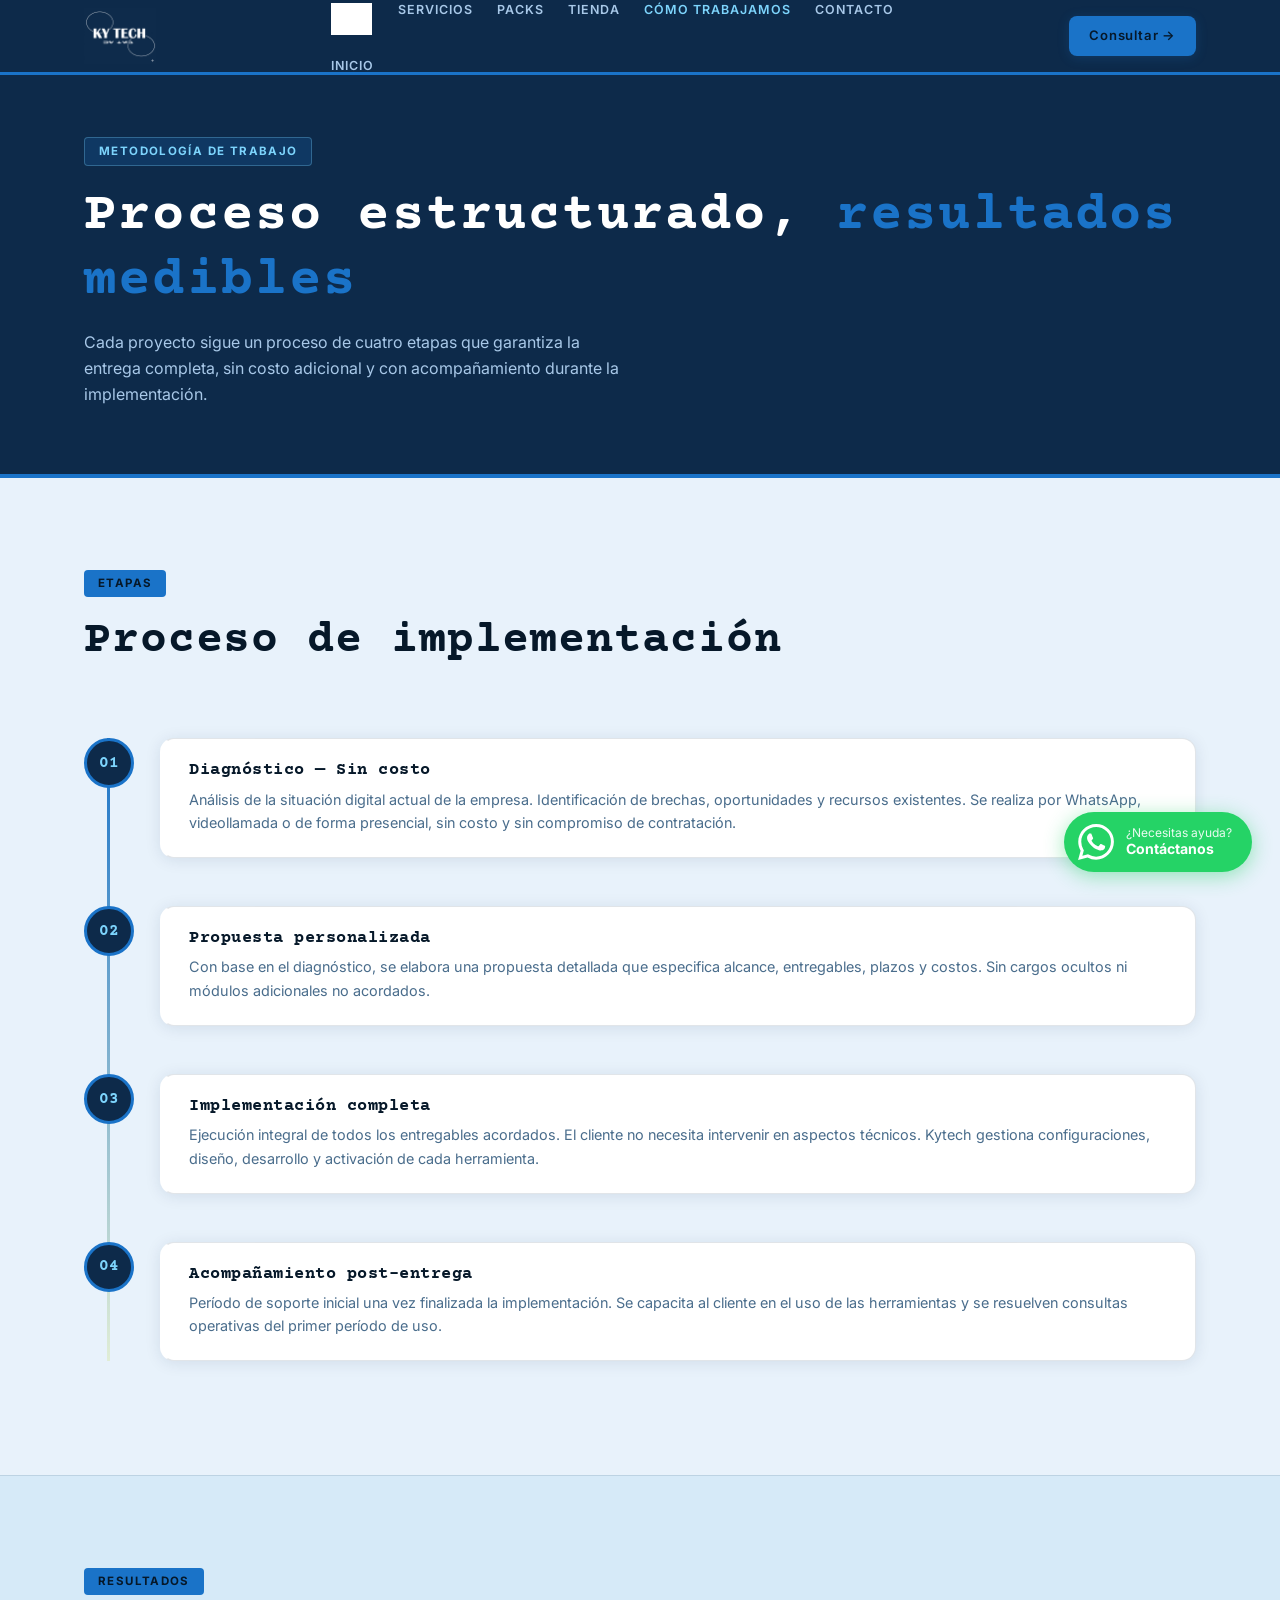
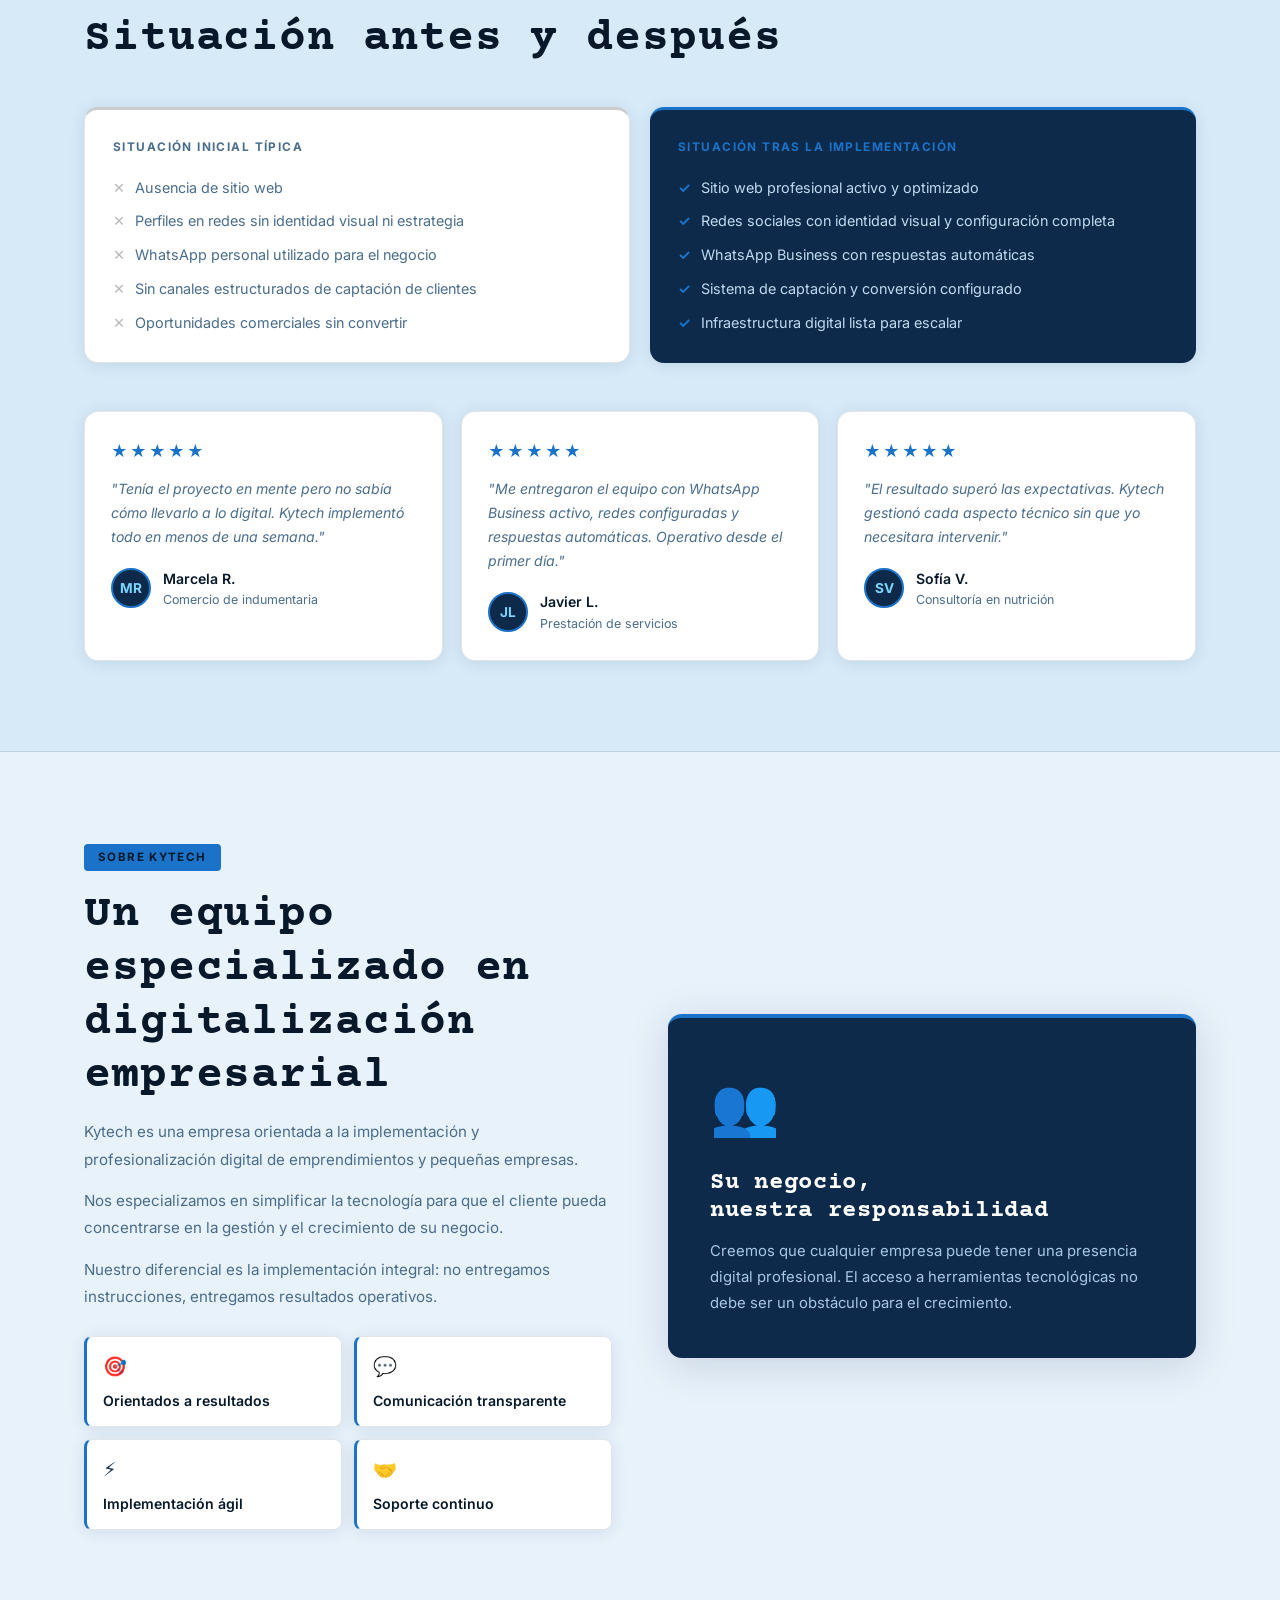
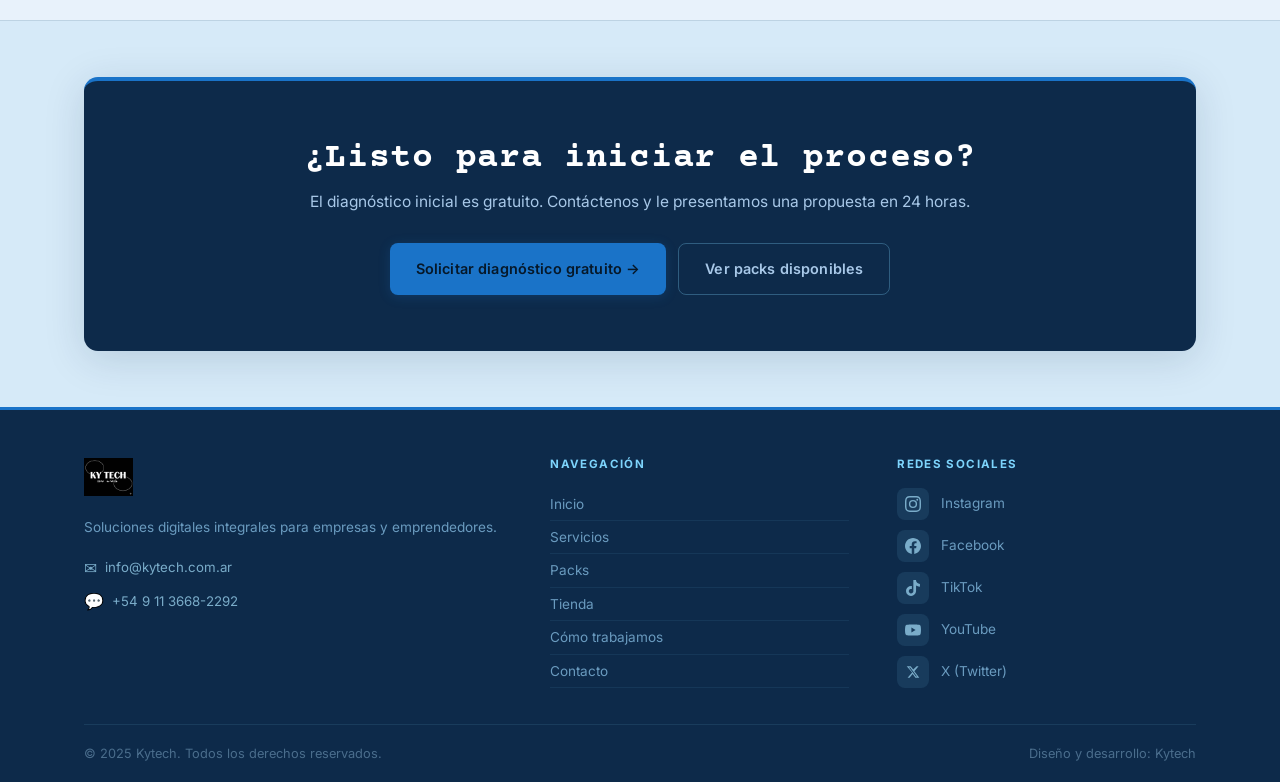
==== como.html @ 40550453 "Add files via upload" ====
<!DOCTYPE html>
<html lang="es">
<head>
  <meta charset="UTF-8" />
  <meta name="viewport" content="width=device-width, initial-scale=1.0" />
  <title>Cómo trabajamos – Kytech</title>
  <link rel="preconnect" href="https://fonts.googleapis.com" />
  <link rel="preconnect" href="https://fonts.gstatic.com" crossorigin />
  <link href="https://fonts.googleapis.com/css2?family=Courier+Prime:ital,wght@0,400;0,700;1,400&family=Inter:wght@300;400;500;600;700&display=swap" rel="stylesheet" />
  <link rel="stylesheet" href="style.css" />
  <style>
    /* PASOS */
    .steps-list { display: flex; flex-direction: column; gap: 0; margin-top: 46px; position: relative; }
    .steps-list::before {
      content: ''; position: absolute;
      left: 23px; top: 24px; bottom: 24px; width: 3px;
      background: linear-gradient(to bottom, var(--accent), rgba(181,210,0,.15));
    }
    .step-row { display: flex; align-items: flex-start; gap: 26px; padding: 24px 0; }
    .step-num {
      width: 50px; height: 50px; border-radius: 50%; flex-shrink: 0;
      display: flex; align-items: center; justify-content: center;
      font-family: var(--font-head); font-size: 1rem; font-weight: 700;
      background: var(--bg-dark); border: 3px solid var(--accent);
      color: #7dd4fc; z-index: 1;
    }
    .step-content {
      background: var(--surface); border: 1px solid var(--border);
      border-radius: var(--radius-lg); padding: 22px 26px; flex: 1;
      box-shadow: var(--shadow);
      transition: border-left-color .25s, box-shadow .25s;
      border-left: 3px solid transparent;
    }
    .step-row:hover .step-content { border-left-color: var(--accent); box-shadow: var(--shadow-lg); }
    .step-content h3 { font-size: 1.05rem; font-weight: 700; color: var(--dark); margin-bottom: 6px; font-family: var(--font-head); letter-spacing: .03em; }
    .step-content p { color: var(--muted); font-size: .9rem; line-height: 1.65; }

    /* ANTES / DESPUÉS */
    .ad-grid { display: grid; grid-template-columns: 1fr 1fr; gap: 20px; margin-top: 40px; }
    .ad-card { border-radius: var(--radius-lg); padding: 28px; box-shadow: var(--shadow); }
    .ad-card.antes { background: var(--surface); border: 1px solid var(--border); border-top: 3px solid #ccc; }
    .ad-card.despues { background: var(--bg-dark); border-top: 3px solid var(--accent); }
    .ad-label { font-size: .74rem; font-weight: 700; letter-spacing: .12em; text-transform: uppercase; margin-bottom: 18px; }
    .antes .ad-label { color: var(--muted); }
    .despues .ad-label { color: var(--accent); }
    .ad-items { list-style: none; display: flex; flex-direction: column; gap: 10px; }
    .ad-items li { display: flex; align-items: center; gap: 10px; font-size: .9rem; }
    .antes .ad-items li { color: var(--muted); }
    .despues .ad-items li { color: #c0daf0; }
    .antes .ad-items li::before { content: '✕'; color: #bbb; font-weight: 700; }
    .despues .ad-items li::before { content: '✓'; color: var(--accent); font-weight: 700; }

    /* TESTIMONIOS */
    .testimonios-grid { display: grid; grid-template-columns: repeat(3,1fr); gap: 18px; margin-top: 40px; }
    .testimonio-card {
      background: var(--surface); border: 1px solid var(--border);
      border-radius: var(--radius-lg); padding: 26px;
      box-shadow: var(--shadow);
      transition: transform .22s, box-shadow .22s;
    }
    .testimonio-card:hover { transform: translateY(-3px); box-shadow: var(--shadow-lg); }
    .stars { color: var(--accent); margin-bottom: 12px; font-size: 1rem; letter-spacing: 2px; }
    .testimonio-text { color: var(--muted); font-size: .88rem; line-height: 1.7; margin-bottom: 18px; font-style: italic; }
    .testimonio-author { display: flex; align-items: center; gap: 12px; }
    .autor-avatar {
      width: 40px; height: 40px; border-radius: 50%;
      background: var(--bg-dark); border: 2px solid var(--accent);
      display: flex; align-items: center; justify-content: center;
      font-weight: 700; font-size: .85rem; color: #7dd4fc; flex-shrink: 0;
    }
    .autor-name { font-weight: 600; font-size: .88rem; color: var(--dark); }
    .autor-biz { color: var(--muted); font-size: .78rem; }

    /* QUIÉNES SOMOS */
    .quienes-grid { display: grid; grid-template-columns: 1fr 1fr; gap: 56px; align-items: center; }
    .quienes-text p { color: var(--muted); font-size: .95rem; line-height: 1.8; margin-bottom: 14px; }
    .values-grid { display: grid; grid-template-columns: 1fr 1fr; gap: 12px; margin-top: 26px; }
    .value-item {
      background: var(--surface); border: 1px solid var(--border);
      border-radius: var(--radius); padding: 14px 16px;
      border-left: 3px solid var(--accent);
      box-shadow: var(--shadow);
    }
    .value-icon { font-size: 1.2rem; margin-bottom: 6px; }
    .value-title { font-weight: 600; font-size: .88rem; color: var(--dark); }
    .quienes-visual {
      background: var(--bg-dark); border-radius: var(--radius-lg); padding: 42px;
      border-top: 4px solid var(--accent); box-shadow: var(--shadow-lg);
    }
    .quienes-visual h3 { font-size: 1.5rem; font-weight: 700; margin: 16px 0 12px; color: var(--white); letter-spacing: .03em; }
    .quienes-visual p { color: #a8c8e8; font-size: .93rem; line-height: 1.75; }

    @media (max-width: 900px) {
      .ad-grid, .quienes-grid { grid-template-columns: 1fr; }
      .testimonios-grid { grid-template-columns: 1fr 1fr; }
      .steps-list::before { display: none; }
    }
    @media (max-width: 580px) {
      .testimonios-grid { grid-template-columns: 1fr; }
      .values-grid { grid-template-columns: 1fr; }
    }
  </style>
</head>
<body>

<nav>
  <div class="container">
    <div class="nav-inner">
            <a href="index.html" class="logo-img"><img src="Logo_KyTech.jpg" alt="Kytech"></a>
      <ul class="nav-links">
        <li>  <a href="index.html" class="logo-img" style="margin-bottom:8px;"><img src="Logo_KyTech.jpg" alt="Kytech" style="height:32px;filter:brightness(0) invert(1);"></a>
  <a href="index.html">Inicio</a></li>
        <li><a href="servicios.html">Servicios</a></li>
        <li><a href="packs.html">Packs</a></li>
        <li><a href="tienda.html">Tienda</a></li>
        <li><a href="como.html" class="active">Cómo trabajamos</a></li>
        <li><a href="contacto.html">Contacto</a></li>
      </ul>
      <div class="nav-cta">
        <a href="contacto.html" class="btn btn-primary" style="padding:9px 20px;font-size:.82rem;letter-spacing:.06em;">Consultar →</a>
        <button class="hamburger" id="hamburger"><span></span><span></span><span></span></button>
      </div>
    </div>
  </div>
</nav>
<div class="mobile-menu" id="mobile-menu">
  <a href="index.html">Inicio</a>
  <a href="servicios.html">Servicios</a>
  <a href="packs.html">Packs</a>
  <a href="tienda.html">Tienda</a>
  <a href="como.html">Cómo trabajamos</a>
  <a href="contacto.html">Contacto</a>
  <a href="contacto.html" class="btn btn-primary">Iniciar consulta →</a>
</div>

<div class="page-header">
  <div class="container">
    <div class="tag">Metodología de trabajo</div>
    <h1>Proceso estructurado, <em>resultados medibles</em></h1>
    <p>Cada proyecto sigue un proceso de cuatro etapas que garantiza la entrega completa, sin costo adicional y con acompañamiento durante la implementación.</p>
  </div>
</div>

<!-- PASOS -->
<section class="section">
  <div class="container">
    <div class="tag">Etapas</div>
    <h2 class="section-title">Proceso de implementación</h2>
    <div class="steps-list fade-in">
      <div class="step-row">
        <div class="step-num">01</div>
        <div class="step-content">
          <h3>Diagnóstico — Sin costo</h3>
          <p>Análisis de la situación digital actual de la empresa. Identificación de brechas, oportunidades y recursos existentes. Se realiza por WhatsApp, videollamada o de forma presencial, sin costo y sin compromiso de contratación.</p>
        </div>
      </div>
      <div class="step-row">
        <div class="step-num">02</div>
        <div class="step-content">
          <h3>Propuesta personalizada</h3>
          <p>Con base en el diagnóstico, se elabora una propuesta detallada que especifica alcance, entregables, plazos y costos. Sin cargos ocultos ni módulos adicionales no acordados.</p>
        </div>
      </div>
      <div class="step-row">
        <div class="step-num">03</div>
        <div class="step-content">
          <h3>Implementación completa</h3>
          <p>Ejecución integral de todos los entregables acordados. El cliente no necesita intervenir en aspectos técnicos. Kytech gestiona configuraciones, diseño, desarrollo y activación de cada herramienta.</p>
        </div>
      </div>
      <div class="step-row">
        <div class="step-num">04</div>
        <div class="step-content">
          <h3>Acompañamiento post-entrega</h3>
          <p>Período de soporte inicial una vez finalizada la implementación. Se capacita al cliente en el uso de las herramientas y se resuelven consultas operativas del primer período de uso.</p>
        </div>
      </div>
    </div>
  </div>
</section>

<!-- ANTES Y DESPUÉS -->
<section class="section" style="background:var(--surface2);border-top:1px solid var(--border);border-bottom:1px solid var(--border);">
  <div class="container">
    <div class="tag">Resultados</div>
    <h2 class="section-title">Situación antes y después</h2>
    <div class="ad-grid fade-in">
      <div class="ad-card antes">
        <div class="ad-label">Situación inicial típica</div>
        <ul class="ad-items">
          <li>Ausencia de sitio web</li>
          <li>Perfiles en redes sin identidad visual ni estrategia</li>
          <li>WhatsApp personal utilizado para el negocio</li>
          <li>Sin canales estructurados de captación de clientes</li>
          <li>Oportunidades comerciales sin convertir</li>
        </ul>
      </div>
      <div class="ad-card despues">
        <div class="ad-label">Situación tras la implementación</div>
        <ul class="ad-items">
          <li>Sitio web profesional activo y optimizado</li>
          <li>Redes sociales con identidad visual y configuración completa</li>
          <li>WhatsApp Business con respuestas automáticas</li>
          <li>Sistema de captación y conversión configurado</li>
          <li>Infraestructura digital lista para escalar</li>
        </ul>
      </div>
    </div>
    <div class="testimonios-grid" style="margin-top:48px;">
      <div class="testimonio-card fade-in">
        <div class="stars">★★★★★</div>
        <p class="testimonio-text">"Tenía el proyecto en mente pero no sabía cómo llevarlo a lo digital. Kytech implementó todo en menos de una semana."</p>
        <div class="testimonio-author"><div class="autor-avatar">MR</div><div><div class="autor-name">Marcela R.</div><div class="autor-biz">Comercio de indumentaria</div></div></div>
      </div>
      <div class="testimonio-card fade-in">
        <div class="stars">★★★★★</div>
        <p class="testimonio-text">"Me entregaron el equipo con WhatsApp Business activo, redes configuradas y respuestas automáticas. Operativo desde el primer día."</p>
        <div class="testimonio-author"><div class="autor-avatar">JL</div><div><div class="autor-name">Javier L.</div><div class="autor-biz">Prestación de servicios</div></div></div>
      </div>
      <div class="testimonio-card fade-in">
        <div class="stars">★★★★★</div>
        <p class="testimonio-text">"El resultado superó las expectativas. Kytech gestionó cada aspecto técnico sin que yo necesitara intervenir."</p>
        <div class="testimonio-author"><div class="autor-avatar">SV</div><div><div class="autor-name">Sofía V.</div><div class="autor-biz">Consultoría en nutrición</div></div></div>
      </div>
    </div>
  </div>
</section>

<!-- QUIÉNES SOMOS -->
<section class="section">
  <div class="container">
    <div class="quienes-grid fade-in">
      <div class="quienes-text">
        <div class="tag">Sobre Kytech</div>
        <h2 class="section-title">Un equipo especializado en digitalización empresarial</h2>
        <p>Kytech es una empresa orientada a la implementación y profesionalización digital de emprendimientos y pequeñas empresas.</p>
        <p>Nos especializamos en simplificar la tecnología para que el cliente pueda concentrarse en la gestión y el crecimiento de su negocio.</p>
        <p>Nuestro diferencial es la implementación integral: no entregamos instrucciones, entregamos resultados operativos.</p>
        <div class="values-grid">
          <div class="value-item"><div class="value-icon">🎯</div><div class="value-title">Orientados a resultados</div></div>
          <div class="value-item"><div class="value-icon">💬</div><div class="value-title">Comunicación transparente</div></div>
          <div class="value-item"><div class="value-icon">⚡</div><div class="value-title">Implementación ágil</div></div>
          <div class="value-item"><div class="value-icon">🤝</div><div class="value-title">Soporte continuo</div></div>
        </div>
      </div>
      <div class="quienes-visual">
        <div style="font-size:3.5rem;">👥</div>
        <h3>Su negocio,<br>nuestra responsabilidad</h3>
        <p>Creemos que cualquier empresa puede tener una presencia digital profesional. El acceso a herramientas tecnológicas no debe ser un obstáculo para el crecimiento.</p>
      </div>
    </div>
  </div>
</section>

<section class="section-sm" style="background:var(--surface2);border-top:1px solid var(--border);">
  <div class="container">
    <div class="cta-banner fade-in">
      <h2>¿Listo para iniciar el proceso?</h2>
      <p>El diagnóstico inicial es gratuito. Contáctenos y le presentamos una propuesta en 24 horas.</p>
      <div class="cta-btns">
        <a href="contacto.html" class="btn btn-primary">Solicitar diagnóstico gratuito →</a>
        <a href="packs.html" class="btn btn-outline" style="color:#a8c8e8;border-color:rgba(125,212,252,.3);">Ver packs disponibles</a>
      </div>
    </div>
  </div>
</section>

<footer>
  <div class="container">
    <div class="footer-top">
      <div class="footer-brand">
        <a href="index.html" class="footer-logo-img"><img src="Logo_KyTech.jpg" alt="Kytech"></a>
        <p>Soluciones digitales integrales para empresas y emprendedores.</p>
        <div class="footer-contact">
          <a href="mailto:info@kytech.com.ar"><span>✉️</span> info@kytech.com.ar</a>
          <a href="https://wa.me/5491136682292"><span>💬</span> +54 9 11 3668-2292</a>
        </div>
      </div>
      <div class="footer-nav">
        <h4>Navegación</h4>
        <a href="index.html">Inicio</a>
        <a href="servicios.html">Servicios</a>
        <a href="packs.html">Packs</a>
        <a href="tienda.html">Tienda</a>
        <a href="como.html">Cómo trabajamos</a>
        <a href="contacto.html">Contacto</a>
      </div>
      <div class="footer-social">
        <h4>Redes sociales</h4>
        <div class="social-icons">
          <a href="https://www.instagram.com/kyberkytech/" target="_blank" class="social-link">
            <div class="social-icon"><svg width="16" height="16" viewBox="0 0 24 24" xmlns="http://www.w3.org/2000/svg"><path d="M12 2.163c3.204 0 3.584.012 4.85.07 3.252.148 4.771 1.691 4.919 4.919.058 1.265.069 1.645.069 4.849 0 3.205-.012 3.584-.069 4.849-.149 3.225-1.664 4.771-4.919 4.919-1.266.058-1.644.07-4.85.07-3.204 0-3.584-.012-4.849-.07-3.26-.149-4.771-1.699-4.919-4.92-.058-1.265-.07-1.644-.07-4.849 0-3.204.013-3.583.07-4.849.149-3.227 1.664-4.771 4.919-4.919 1.266-.057 1.645-.069 4.849-.069zM12 0C8.741 0 8.333.014 7.053.072 2.695.272.273 2.69.073 7.052.014 8.333 0 8.741 0 12c0 3.259.014 3.668.072 4.948.2 4.358 2.618 6.78 6.98 6.98C8.333 23.986 8.741 24 12 24c3.259 0 3.668-.014 4.948-.072 4.354-.2 6.782-2.618 6.979-6.98.059-1.28.073-1.689.073-4.948 0-3.259-.014-3.667-.072-4.947-.196-4.354-2.617-6.78-6.979-6.98C15.668.014 15.259 0 12 0zm0 5.838a6.162 6.162 0 100 12.324 6.162 6.162 0 000-12.324zM12 16a4 4 0 110-8 4 4 0 010 8zm6.406-11.845a1.44 1.44 0 100 2.881 1.44 1.44 0 000-2.881z"/></svg></div>
            Instagram
          </a>
          <a href="https://www.facebook.com/profile.php?id=61588378361395" target="_blank" class="social-link">
            <div class="social-icon"><svg width="16" height="16" viewBox="0 0 24 24" xmlns="http://www.w3.org/2000/svg"><path d="M24 12.073c0-6.627-5.373-12-12-12s-12 5.373-12 12c0 5.99 4.388 10.954 10.125 11.854v-8.385H7.078v-3.47h3.047V9.43c0-3.007 1.792-4.669 4.533-4.669 1.312 0 2.686.235 2.686.235v2.953H15.83c-1.491 0-1.956.925-1.956 1.874v2.25h3.328l-.532 3.47h-2.796v8.385C19.612 23.027 24 18.062 24 12.073z"/></svg></div>
            Facebook
          </a>
          <a href="https://www.tiktok.com/@kytech_ok" target="_blank" class="social-link">
            <div class="social-icon"><svg width="16" height="16" viewBox="0 0 24 24" xmlns="http://www.w3.org/2000/svg"><path d="M12.525.02c1.31-.02 2.61-.01 3.91-.02.08 1.53.63 3.09 1.75 4.17 1.12 1.11 2.7 1.62 4.24 1.79v4.03c-1.44-.05-2.89-.35-4.2-.97-.57-.26-1.1-.59-1.62-.93-.01 2.92.01 5.84-.02 8.75-.08 1.4-.54 2.79-1.35 3.94-1.31 1.92-3.58 3.17-5.91 3.21-1.43.08-2.86-.31-4.08-1.03-2.02-1.19-3.44-3.37-3.65-5.71-.02-.5-.03-1-.01-1.49.18-1.9 1.12-3.72 2.58-4.96 1.66-1.44 3.98-2.13 6.15-1.72.02 1.48-.04 2.96-.04 4.44-.99-.32-2.15-.23-3.02.37-.63.41-1.11 1.04-1.36 1.75-.21.51-.15 1.07-.14 1.61.24 1.64 1.82 3.02 3.5 2.87 1.12-.01 2.19-.66 2.77-1.61.19-.33.4-.67.41-1.06.1-1.79.06-3.57.07-5.36.01-4.03-.01-8.05.02-12.07z"/></svg></div>
            TikTok
          </a>
          <a href="https://www.youtube.com/@KyTech_Ok" target="_blank" class="social-link">
            <div class="social-icon"><svg width="16" height="16" viewBox="0 0 24 24" xmlns="http://www.w3.org/2000/svg"><path d="M23.495 6.205a3.007 3.007 0 00-2.088-2.088c-1.87-.501-9.396-.501-9.396-.501s-7.507-.01-9.396.501A3.007 3.007 0 00.527 6.205a31.247 31.247 0 00-.522 5.805 31.247 31.247 0 00.522 5.783 3.007 3.007 0 002.088 2.088c1.868.502 9.396.502 9.396.502s7.506 0 9.396-.502a3.007 3.007 0 002.088-2.088 31.247 31.247 0 00.5-5.783 31.247 31.247 0 00-.5-5.805zM9.609 15.601V8.408l6.264 3.602z"/></svg></div>
            YouTube
          </a>
          <a href="https://x.com/KyTech_Ok" target="_blank" class="social-link">
            <div class="social-icon"><svg width="14" height="14" viewBox="0 0 24 24" xmlns="http://www.w3.org/2000/svg"><path d="M18.244 2.25h3.308l-7.227 8.26 8.502 11.24H16.17l-4.714-6.231-5.401 6.231H2.743l7.73-8.835L1.254 2.25H8.08l4.253 5.622zm-1.161 17.52h1.833L7.084 4.126H5.117z"/></svg></div>
            X (Twitter)
          </a>
        </div>
      </div>
    </div>
    <div class="footer-bottom">
      <p class="footer-copy">© 2025 Kytech. Todos los derechos reservados.</p>
      <p class="footer-copy">Diseño y desarrollo: Kytech</p>
    </div>
  </div>
</footer>


<script>
  const hamburger = document.getElementById('hamburger');
  const mobileMenu = document.getElementById('mobile-menu');
  hamburger.addEventListener('click', () => mobileMenu.classList.toggle('open'));
  mobileMenu.querySelectorAll('a').forEach(a => a.addEventListener('click', () => mobileMenu.classList.remove('open')));
  const obs = new IntersectionObserver(entries => entries.forEach(e => { if(e.isIntersecting){ e.target.classList.add('visible'); obs.unobserve(e.target); } }), { threshold: 0.1 });
  document.querySelectorAll('.fade-in').forEach(f => obs.observe(f));
</script>
<a href="https://wa.me/5491136682292?text=Hola%2C%20necesito%20ayuda" target="_blank" class="wa-float" aria-label="Contactar por WhatsApp">
  <div class="wa-float-icon">
    <svg viewBox="0 0 24 24" xmlns="http://www.w3.org/2000/svg"><path d="M17.472 14.382c-.297-.149-1.758-.867-2.03-.967-.273-.099-.471-.148-.67.15-.197.297-.767.966-.94 1.164-.173.199-.347.223-.644.075-.297-.15-1.255-.463-2.39-1.475-.883-.788-1.48-1.761-1.653-2.059-.173-.297-.018-.458.13-.606.134-.133.298-.347.446-.52.149-.174.198-.298.298-.497.099-.198.05-.371-.025-.52-.075-.149-.669-1.612-.916-2.207-.242-.579-.487-.5-.669-.51-.173-.008-.371-.01-.57-.01-.198 0-.52.074-.792.372-.272.297-1.04 1.016-1.04 2.479 0 1.462 1.065 2.875 1.213 3.074.149.198 2.096 3.2 5.077 4.487.709.306 1.262.489 1.694.625.712.227 1.36.195 1.871.118.571-.085 1.758-.719 2.006-1.413.248-.694.248-1.289.173-1.413-.074-.124-.272-.198-.57-.347m-5.421 7.403h-.004a9.87 9.87 0 01-5.031-1.378l-.361-.214-3.741.982.998-3.648-.235-.374a9.86 9.86 0 01-1.51-5.26c.001-5.45 4.436-9.884 9.888-9.884 2.64 0 5.122 1.03 6.988 2.898a9.825 9.825 0 012.893 6.994c-.003 5.45-4.437 9.884-9.885 9.884m8.413-18.297A11.815 11.815 0 0012.05 0C5.495 0 .16 5.335.157 11.892c0 2.096.547 4.142 1.588 5.945L.057 24l6.305-1.654a11.882 11.882 0 005.683 1.448h.005c6.554 0 11.89-5.335 11.893-11.893a11.821 11.821 0 00-3.48-8.413z"/></svg>
  </div>
  <div class="wa-float-text">
    <span class="wa-top">¿Necesitas ayuda?</span>
    <span class="wa-bottom">Contáctanos</span>
  </div>
</a>
</body>
</html>
---- style.css ----
*, *::before, *::after { box-sizing: border-box; margin: 0; padding: 0; }

@import url('https://fonts.googleapis.com/css2?family=Courier+Prime:ital,wght@0,400;0,700;1,400&family=Inter:wght@300;400;500;600;700&display=swap');

:root {
  --bg:           #e8f2fb;      /* celeste muy claro — fondo general */
  --bg-dark:      #0d2a4a;      /* azul muy oscuro — nav, footer, headers */
  --surface:      #ffffff;      /* blanco — cards */
  --surface2:     #d6eaf8;      /* celeste suave — secciones alternadas */
  --border:       rgba(13,42,74,.12);
  --border-light: rgba(13,42,74,.07);
  --accent:       #1a73c8;      /* azul medio — acento principal, botones */
  --accent-dark:  #1259a3;      /* azul más oscuro — hover */
  --accent-glow:  rgba(26,115,200,.22);
  --dark:         #061829;      /* azul/negro — títulos principales */
  --text:         #1a3a5c;      /* azul oscuro — texto de cuerpo */
  --muted:        #4a6d8c;      /* azul medio-gris — texto secundario */
  --muted-light:  #7aacc9;      /* azul claro — texto terciario */
  --white:        #ffffff;
  --font-head:    'Courier Prime', 'Courier New', monospace;
  --font-body:    'Inter', system-ui, sans-serif;
  --radius:       8px;
  --radius-lg:    14px;
  --max:          1160px;
  --shadow:       0 2px 16px rgba(13,42,74,.1);
  --shadow-lg:    0 8px 40px rgba(13,42,74,.15);
}

html { scroll-behavior: smooth; }

body {
  background: var(--bg);
  color: var(--text);
  font-family: var(--font-body);
  font-size: 16px;
  line-height: 1.65;
  overflow-x: hidden;
}

::-webkit-scrollbar { width: 5px; }
::-webkit-scrollbar-track { background: var(--bg); }
::-webkit-scrollbar-thumb { background: var(--accent); border-radius: 3px; }

.container { max-width: var(--max); margin: 0 auto; padding: 0 24px; }
.section    { padding: 90px 0; }
.section-sm { padding: 56px 0; }

h1,h2,h3,h4 {
  font-family: var(--font-head);
  line-height: 1.2;
  color: var(--dark);
  letter-spacing: .02em;
}

p { color: var(--text); }

/* ── TAG ── */
.tag {
  display: inline-block;
  background: var(--accent);
  color: var(--dark);
  font-family: var(--font-body);
  font-size: .72rem;
  font-weight: 700;
  letter-spacing: .12em;
  text-transform: uppercase;
  padding: 4px 14px;
  border-radius: 4px;
  margin-bottom: 18px;
}

.section-title {
  font-size: clamp(1.9rem, 3.8vw, 2.8rem);
  font-weight: 700;
  margin-bottom: 14px;
  color: var(--dark);
}
.section-sub {
  color: var(--muted);
  font-size: 1rem;
  max-width: 560px;
  line-height: 1.7;
}

/* ── BUTTONS ── */
.btn {
  display: inline-flex;
  align-items: center;
  gap: 8px;
  padding: 13px 26px;
  border-radius: var(--radius);
  font-family: var(--font-body);
  font-size: .9rem;
  font-weight: 600;
  cursor: pointer;
  border: none;
  text-decoration: none;
  transition: transform .18s, box-shadow .18s, background .18s, color .18s;
  letter-spacing: .01em;
}
.btn-primary {
  background: var(--accent);
  color: var(--dark);
  box-shadow: 0 2px 12px var(--accent-glow);
}
.btn-primary:hover {
  background: var(--accent-dark);
  transform: translateY(-2px);
  box-shadow: 0 6px 24px var(--accent-glow);
}
.btn-dark {
  background: var(--bg-dark);
  color: var(--white);
}
.btn-dark:hover { background: #0a2240; transform: translateY(-2px); }
.btn-outline {
  background: transparent;
  color: var(--dark);
  border: 1.5px solid rgba(13,42,74,.25);
}
.btn-outline:hover { border-color: var(--accent); color: var(--dark); transform: translateY(-2px); }

/* ── NAV ── */
nav {
  position: fixed; top: 0; left: 0; right: 0; z-index: 100;
  background: var(--bg-dark);
  border-bottom: 3px solid var(--accent);
}
.nav-inner {
  display: flex; align-items: center; justify-content: space-between;
  height: 72px;
  gap: 16px;
}
.logo {
  font-family: var(--font-head);
  font-size: 1.4rem;
  font-weight: 700;
  color: var(--white);
  text-decoration: none;
  letter-spacing: .08em;
  flex-shrink: 0;
}
.logo span { color: var(--accent); }
.logo-img {
  display: flex; align-items: center; text-decoration: none;
  flex-shrink: 0;
}
.logo-img img {
  height: 56px;
  width: auto;
  object-fit: contain;
  mix-blend-mode: screen;
  transition: opacity .2s;
}
.logo-img:hover img { opacity: .85; }

/* ── WHATSAPP FLOTANTE ── */
.wa-float {
  position: fixed;
  bottom: 28px; right: 28px;
  z-index: 999;
  display: flex; align-items: center; gap: 12px;
  background: #25d366;
  color: #fff;
  text-decoration: none;
  padding: 12px 20px 12px 14px;
  border-radius: 50px;
  box-shadow: 0 4px 20px rgba(37,211,102,.45);
  font-family: var(--font-body);
  font-size: .85rem;
  font-weight: 600;
  transition: transform .2s, box-shadow .2s;
  max-width: 260px;
}
.wa-float:hover {
  transform: translateY(-3px);
  box-shadow: 0 8px 32px rgba(37,211,102,.55);
}
.wa-float-icon {
  flex-shrink: 0;
  width: 36px; height: 36px;
  display: flex; align-items: center; justify-content: center;
}
.wa-float-icon svg { width: 36px; height: 36px; fill: #fff; }
.wa-float-text {}
.wa-float-text .wa-top {
  font-size: .75rem; font-weight: 400;
  opacity: .9; display: block; line-height: 1.2;
}
.wa-float-text .wa-bottom {
  font-size: .88rem; font-weight: 700;
  display: block; line-height: 1.3;
}
.nav-links { display: flex; gap: 0; list-style: none; flex-shrink: 0; }
.nav-links a {
  color: #a8c8e8;
  text-decoration: none;
  font-size: .78rem;
  font-weight: 600;
  letter-spacing: .08em;
  text-transform: uppercase;
  padding: 8px 12px;
  border-radius: 4px;
  white-space: nowrap;
  transition: color .2s;
}
.nav-links a:hover { color: var(--white); }
.nav-links a.active { color: #7dd4fc; }
.nav-cta { display: flex; gap: 10px; align-items: center; }
.hamburger {
  display: none; flex-direction: column; gap: 5px;
  cursor: pointer; background: none; border: none; padding: 4px;
}
.hamburger span { display: block; width: 22px; height: 2px; background: var(--white); border-radius: 2px; transition: .3s; }

.mobile-menu {
  display: none;
  position: fixed; top: 72px; left: 0; right: 0; z-index: 99;
  background: var(--bg-dark);
  border-bottom: 2px solid var(--accent);
  padding: 18px 24px;
  flex-direction: column; gap: 2px;
}
.mobile-menu.open { display: flex; }
.mobile-menu a {
  color: #a8c8e8; text-decoration: none;
  font-size: .88rem; font-weight: 500;
  padding: 11px 14px; border-radius: 6px;
  letter-spacing: .05em; text-transform: uppercase;
  transition: color .2s, background .2s;
}
.mobile-menu a:hover { color: #7dd4fc; }
.mobile-menu .btn { margin-top: 10px; width: 100%; justify-content: center; }

/* ── PAGE HEADER ── */
.page-header {
  padding: 136px 0 70px;
  background: var(--bg-dark);
  position: relative; overflow: hidden;
}
.page-header::after {
  content: '';
  position: absolute; bottom: 0; left: 0; right: 0; height: 4px;
  background: var(--accent);
}
.page-header-aurebesh {
  position: absolute;
  right: 40px; bottom: 16px;
  opacity: .07;
  pointer-events: none;
}
.page-header-aurebesh img {
  height: 48px; width: auto;
  filter: invert(1);
}
.page-header .container { position: relative; z-index: 1; }
.page-header h1 {
  font-size: clamp(2.2rem, 5vw, 3.4rem);
  font-weight: 700;
  color: var(--white);
  margin-bottom: 14px;
  letter-spacing: .04em;
}
.page-header h1 em {
  font-style: normal;
  color: var(--accent);
}
.page-header p { color: #a8c8e8; font-size: 1rem; max-width: 540px; }
.page-header .tag { background: rgba(26,115,200,.2); color: #7dd4fc; border: 1px solid rgba(125,212,252,.3); }

/* ── CTA BANNER ── */
.cta-banner {
  background: var(--bg-dark);
  border-radius: var(--radius-lg);
  padding: 56px 40px;
  text-align: center;
  border-top: 4px solid var(--accent);
  box-shadow: var(--shadow-lg);
}
.cta-banner h2 { font-size: clamp(1.7rem, 3vw, 2.2rem); font-weight: 700; margin-bottom: 10px; color: var(--white); }
.cta-banner p { color: #a8c8e8; margin-bottom: 28px; font-size: .97rem; }
.cta-btns { display: flex; gap: 12px; justify-content: center; flex-wrap: wrap; }

/* ── DIVIDER ── */
.divider { height: 1px; background: var(--border); margin: 0; }

/* ── CARDS ── */
.card {
  background: var(--surface);
  border: 1px solid var(--border);
  border-radius: var(--radius-lg);
  padding: 28px;
  transition: transform .25s, box-shadow .25s;
  box-shadow: var(--shadow);
}
.card:hover { transform: translateY(-4px); box-shadow: var(--shadow-lg); }

/* ── FADE IN ── */
.fade-in {
  opacity: 0; transform: translateY(20px);
  transition: opacity .65s ease, transform .65s ease;
}
.fade-in.visible { opacity: 1; transform: none; }

/* ── FOOTER ── */
footer {
  background: var(--bg-dark);
  border-top: 3px solid var(--accent);
  padding: 0;
  position: relative;
  overflow: hidden;
}
.footer-aurebesh {
  position: absolute;
  right: -20px; top: 50%;
  transform: translateY(-50%);
  opacity: .04;
  pointer-events: none;
  z-index: 0;
}
.footer-aurebesh img {
  height: 160px;
  width: auto;
  filter: invert(1);
}
.footer-top {
  display: grid;
  grid-template-columns: 1.4fr 1fr 1fr;
  gap: 48px;
  padding: 48px 0 36px;
  position: relative; z-index: 1;
}
.footer-brand {}
.footer-logo-img {
  display: inline-block; text-decoration: none; margin-bottom: 14px;
}
.footer-logo-img img {
  height: 38px; width: auto; object-fit: contain;
  mix-blend-mode: screen;
}
.footer-brand p { color: #6a9bbf; font-size: .85rem; line-height: 1.6; margin-bottom: 16px; }
.footer-contact { display: flex; flex-direction: column; gap: 7px; }
.footer-contact a {
  display: inline-flex; align-items: center; gap: 8px;
  color: #7aacc9; font-size: .83rem; text-decoration: none;
  transition: color .2s;
}
.footer-contact a:hover { color: #7dd4fc; }
.footer-contact a span { font-size: 1rem; }

.footer-nav h4,
.footer-social h4 {
  font-family: var(--font-body);
  font-size: .72rem; font-weight: 700;
  letter-spacing: .12em; text-transform: uppercase;
  color: #7dd4fc; margin-bottom: 16px;
}
.footer-nav { display: flex; flex-direction: column; }
.footer-nav a {
  color: #6a9bbf; text-decoration: none; font-size: .85rem;
  padding: 5px 0; border-bottom: 1px solid rgba(125,212,252,.08);
  transition: color .2s, padding-left .2s;
}
.footer-nav a:hover { color: #7dd4fc; padding-left: 6px; }

.social-icons { display: flex; flex-direction: column; gap: 10px; }
.social-link {
  display: flex; align-items: center; gap: 12px;
  color: #6a9bbf; text-decoration: none; font-size: .85rem;
  transition: color .2s;
}
.social-link:hover { color: #7dd4fc; }
.social-icon {
  width: 32px; height: 32px; border-radius: 8px;
  background: rgba(125,212,252,.1);
  display: flex; align-items: center; justify-content: center;
  flex-shrink: 0;
  transition: background .2s;
}
.social-link:hover .social-icon { background: var(--accent); }
.social-link:hover .social-icon svg { fill: var(--white); }
.social-icon svg { fill: #7aacc9; transition: fill .2s; }

.footer-bottom {
  border-top: 1px solid rgba(125,212,252,.1);
  padding: 18px 0;
  display: flex; justify-content: space-between; align-items: center;
  flex-wrap: wrap; gap: 10px;
  position: relative; z-index: 1;
}
.footer-copy { color: #4a6d8c; font-size: .8rem; }

@media (max-width: 860px) {
  .footer-top { grid-template-columns: 1fr 1fr; gap: 32px; }
}
@media (max-width: 540px) {
  .footer-top { grid-template-columns: 1fr; }
  .footer-bottom { flex-direction: column; text-align: center; }
}

/* ── RESPONSIVE ── */
@media (max-width: 900px) {
  .nav-links, .nav-cta .btn-primary { display: none; }
  .hamburger { display: flex; }
}
@media (max-width: 600px) {
  .cta-banner { padding: 36px 22px; }
  .page-header { padding: 116px 0 50px; }
}
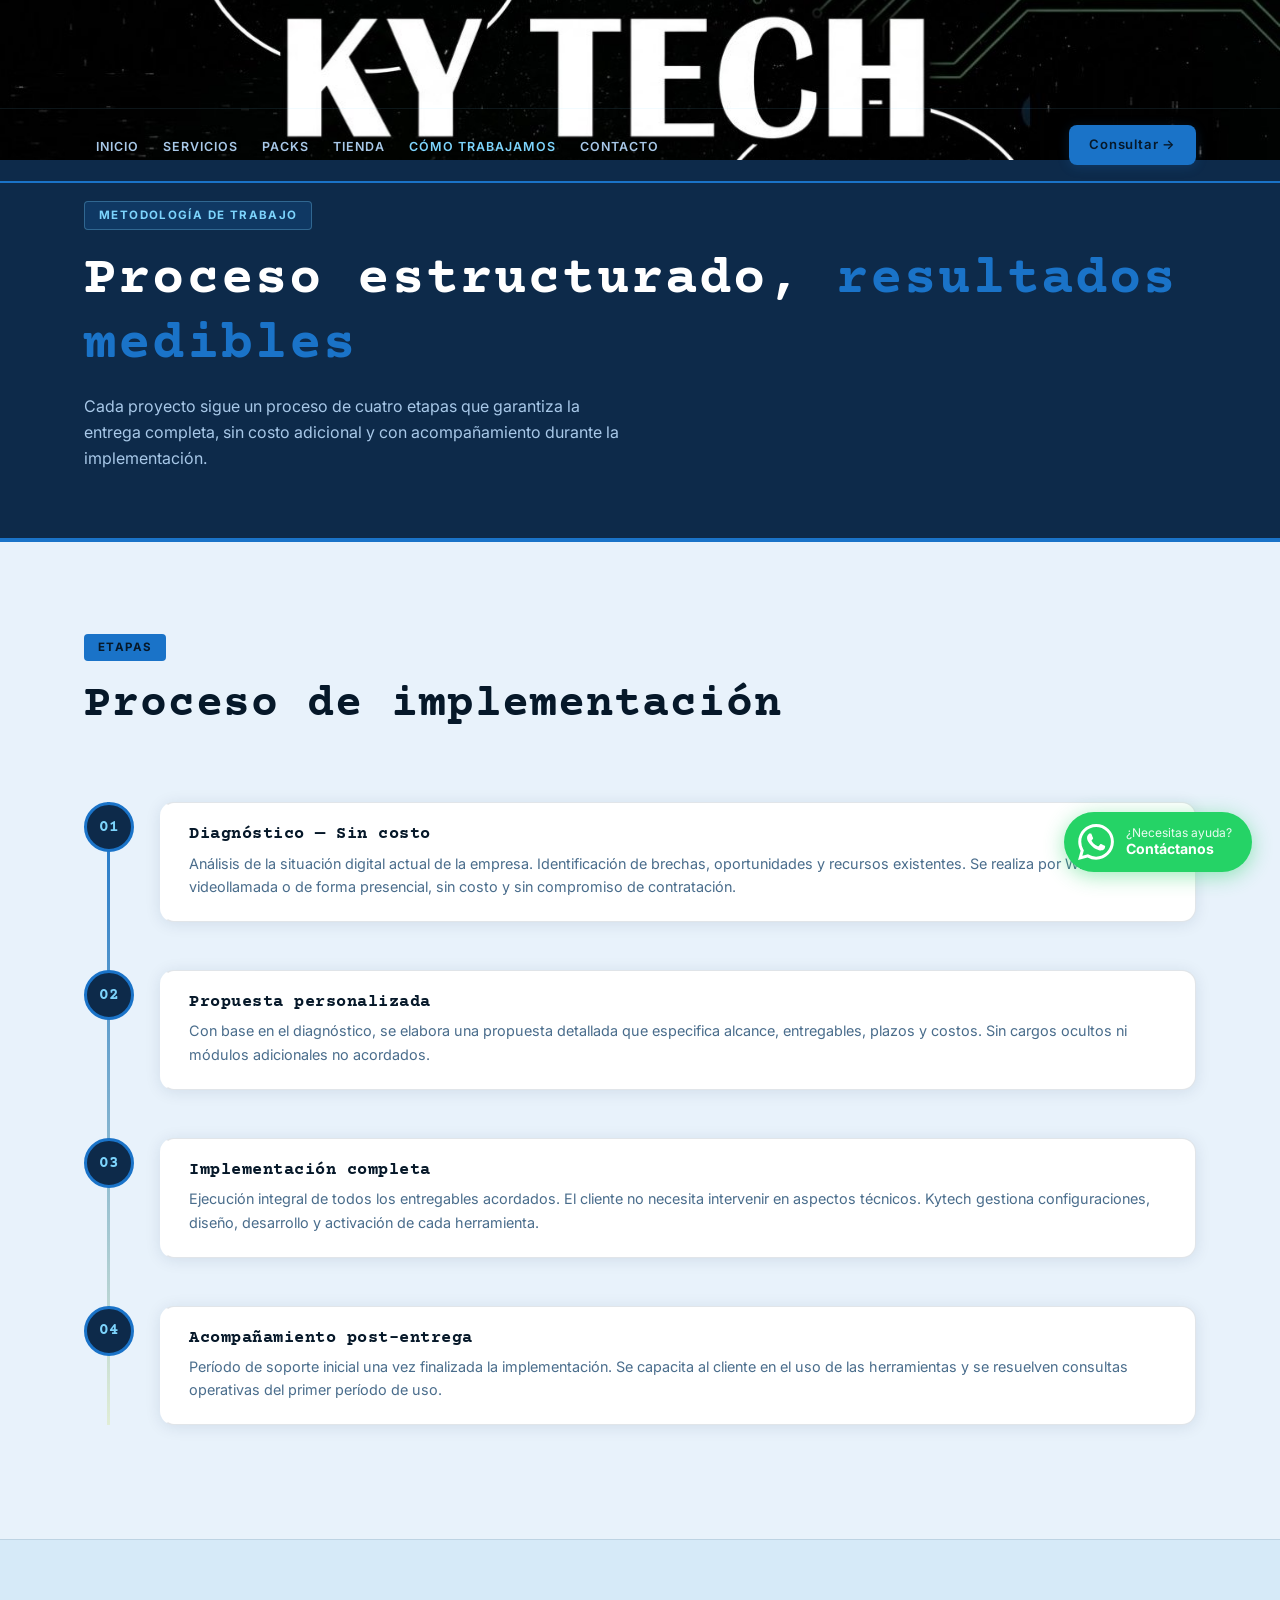
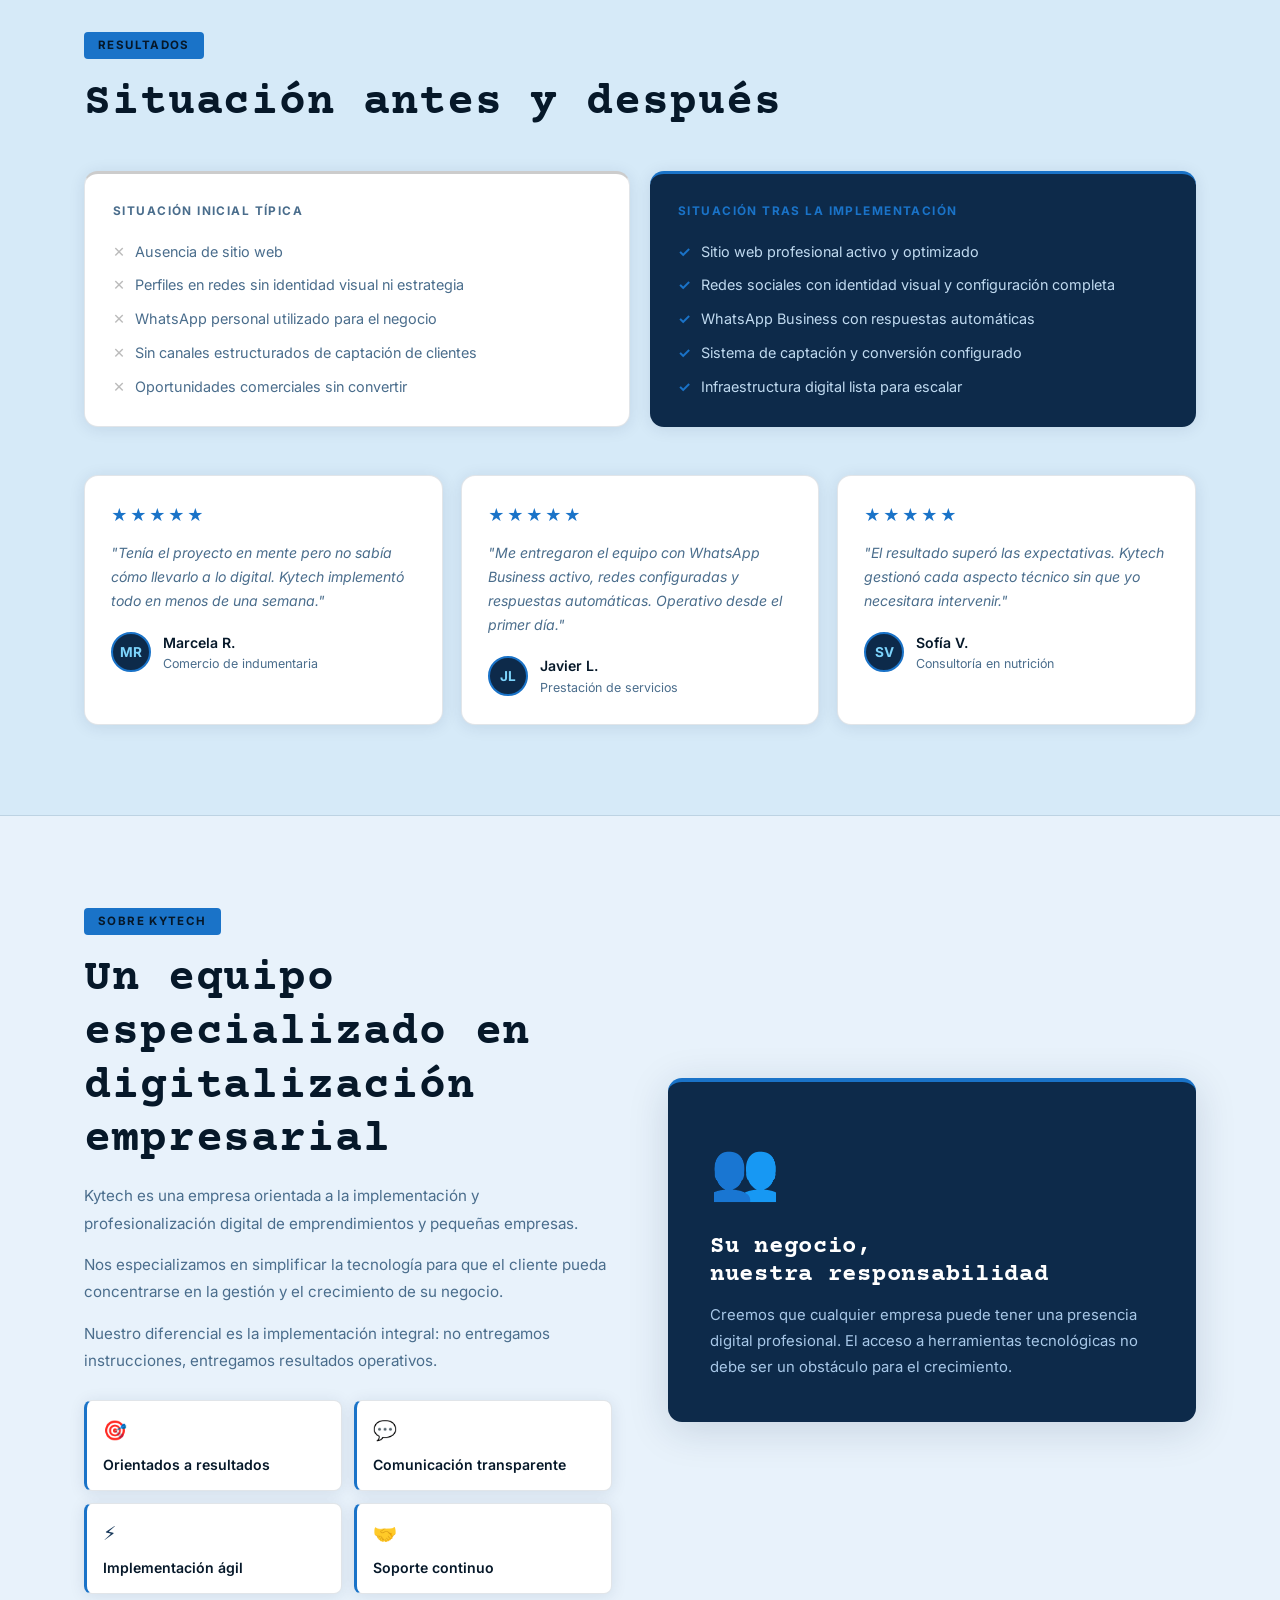
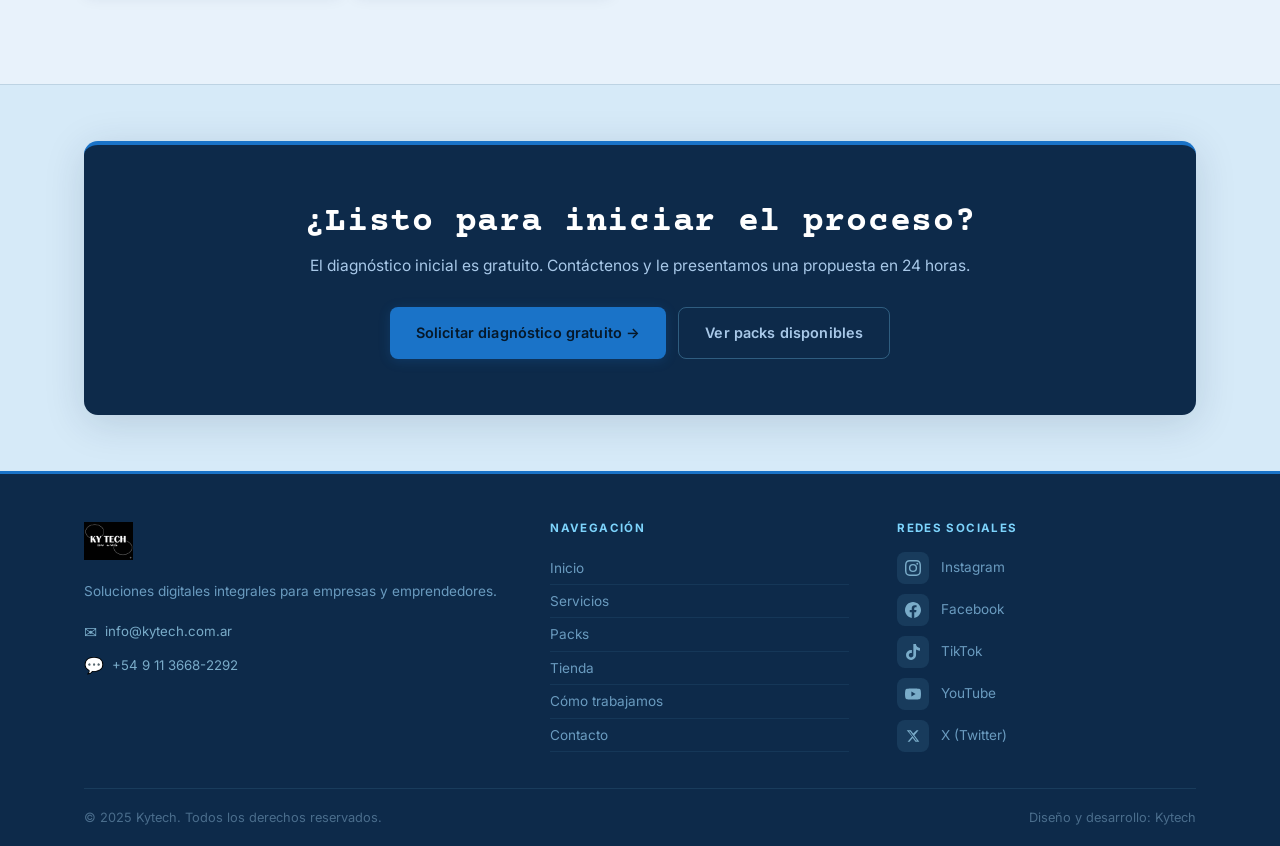
==== commit 472dfdc7: "Add files via upload" ====
--- a/como.html
+++ b/como.html
@@ -103,10 +103,14 @@
 </head>
 <body>
 
+<!-- LOGO BANNER -->
+<div class="logo-banner">
+  <a href="index.html"><img src="Baner.png" alt="Kytech Banner"></a>
+</div>
+
 <nav>
   <div class="container">
     <div class="nav-inner">
-            <a href="index.html" class="logo-img"><img src="Logo_KyTech.jpg" alt="Kytech"></a>
       <ul class="nav-links">
         <li>  <a href="index.html" class="logo-img" style="margin-bottom:8px;"><img src="Logo_KyTech.jpg" alt="Kytech" style="height:32px;filter:brightness(0) invert(1);"></a>
   <a href="index.html">Inicio</a></li>
--- a/style.css
+++ b/style.css
@@ -120,11 +120,35 @@
 }
 .btn-outline:hover { border-color: var(--accent); color: var(--dark); transform: translateY(-2px); }
 
-/* ── NAV ── */
+/* ── LOGO BANNER (full width, above nav) ── */
+.logo-banner {
+  width: 100%;
+  background: #000;
+  display: block;
+  position: fixed; top: 0; left: 0; right: 0;
+  z-index: 100;
+  overflow: hidden;
+  line-height: 0;
+  height: 160px;
+}
+.logo-banner a {
+  display: block;
+  width: 100%; height: 100%;
+}
+.logo-banner img {
+  width: 100%;
+  height: 160px;
+  display: block;
+  object-fit: cover;
+  object-position: center center;
+}
+
+/* ── NAV — overlaid on bottom of banner ── */
 nav {
-  position: fixed; top: 0; left: 0; right: 0; z-index: 100;
-  background: var(--bg-dark);
-  border-bottom: 3px solid var(--accent);
+  position: fixed; top: 108px; left: 0; right: 0; z-index: 101;
+  background: transparent;
+  border-top: 1px solid rgba(125,212,252,.1);
+  border-bottom: 2px solid var(--accent);
 }
 .nav-inner {
   display: flex; align-items: center; justify-content: space-between;
@@ -141,18 +165,8 @@
   flex-shrink: 0;
 }
 .logo span { color: var(--accent); }
-.logo-img {
-  display: flex; align-items: center; text-decoration: none;
-  flex-shrink: 0;
-}
-.logo-img img {
-  height: 56px;
-  width: auto;
-  object-fit: contain;
-  mix-blend-mode: screen;
-  transition: opacity .2s;
-}
-.logo-img:hover img { opacity: .85; }
+/* logo in nav no longer shown - logo is in full-width banner */
+.logo-img { display: none; }
 
 /* ── WHATSAPP FLOTANTE ── */
 .wa-float {
@@ -215,7 +229,7 @@
 
 .mobile-menu {
   display: none;
-  position: fixed; top: 72px; left: 0; right: 0; z-index: 99;
+  position: fixed; top: 160px; left: 0; right: 0; z-index: 99;
   background: var(--bg-dark);
   border-bottom: 2px solid var(--accent);
   padding: 18px 24px;
@@ -234,7 +248,7 @@
 
 /* ── PAGE HEADER ── */
 .page-header {
-  padding: 136px 0 70px;
+  padding: 200px 0 70px;
   background: var(--bg-dark);
   position: relative; overflow: hidden;
 }
@@ -405,5 +419,5 @@
 }
 @media (max-width: 600px) {
   .cta-banner { padding: 36px 22px; }
-  .page-header { padding: 116px 0 50px; }
-}
+  .page-header { padding: 180px 0 50px; }
+}
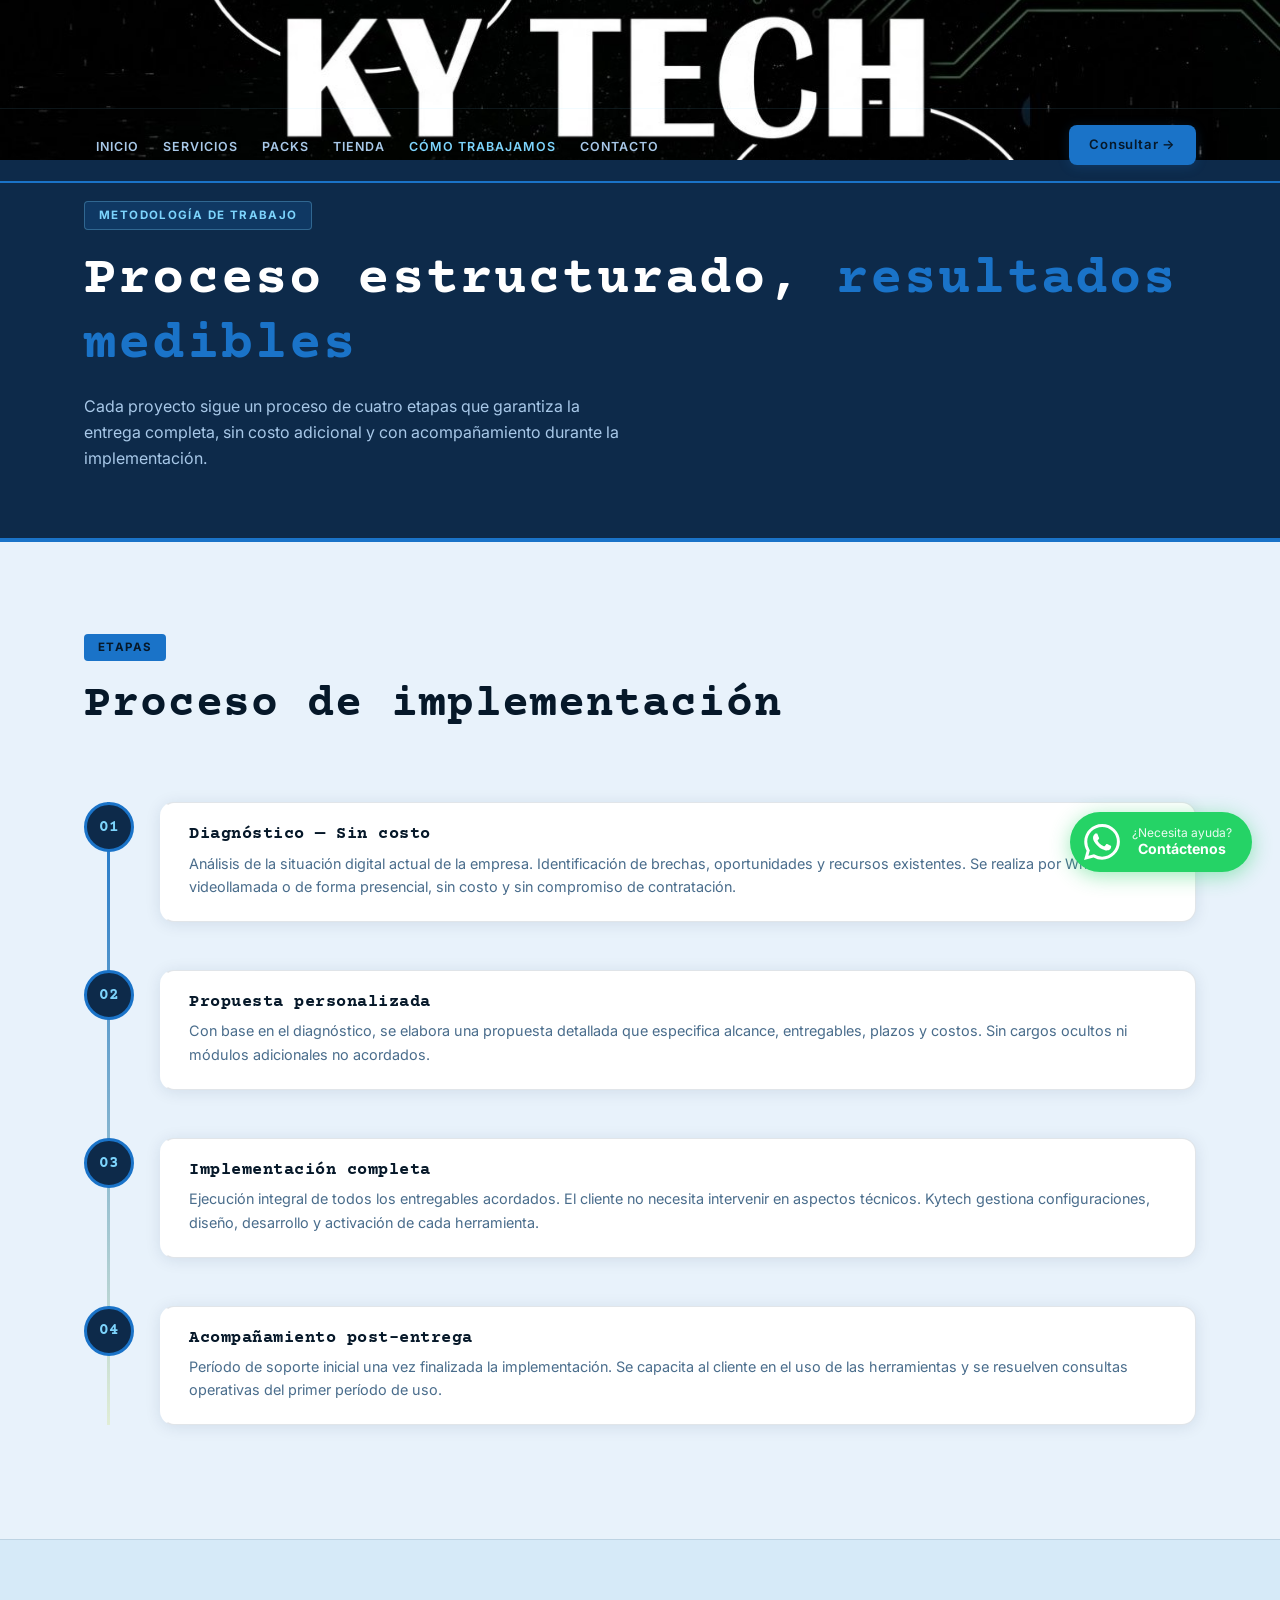
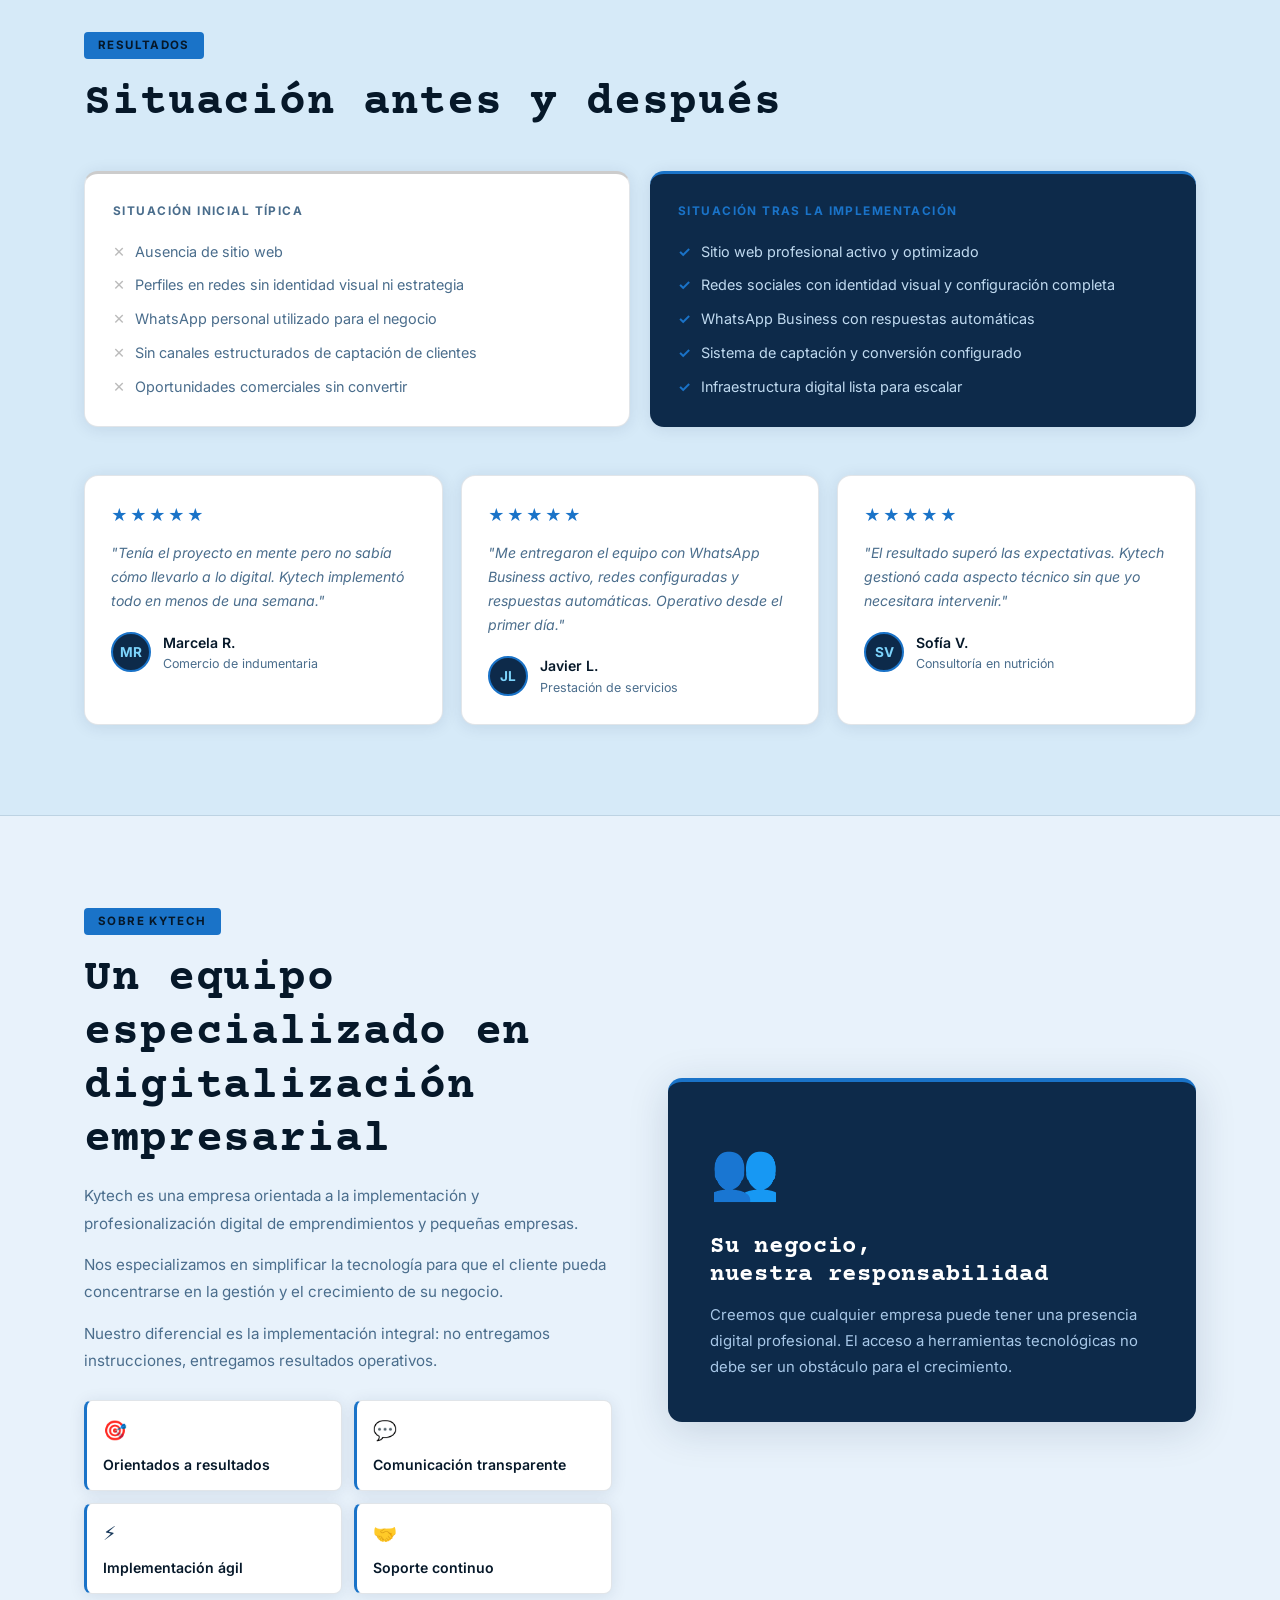
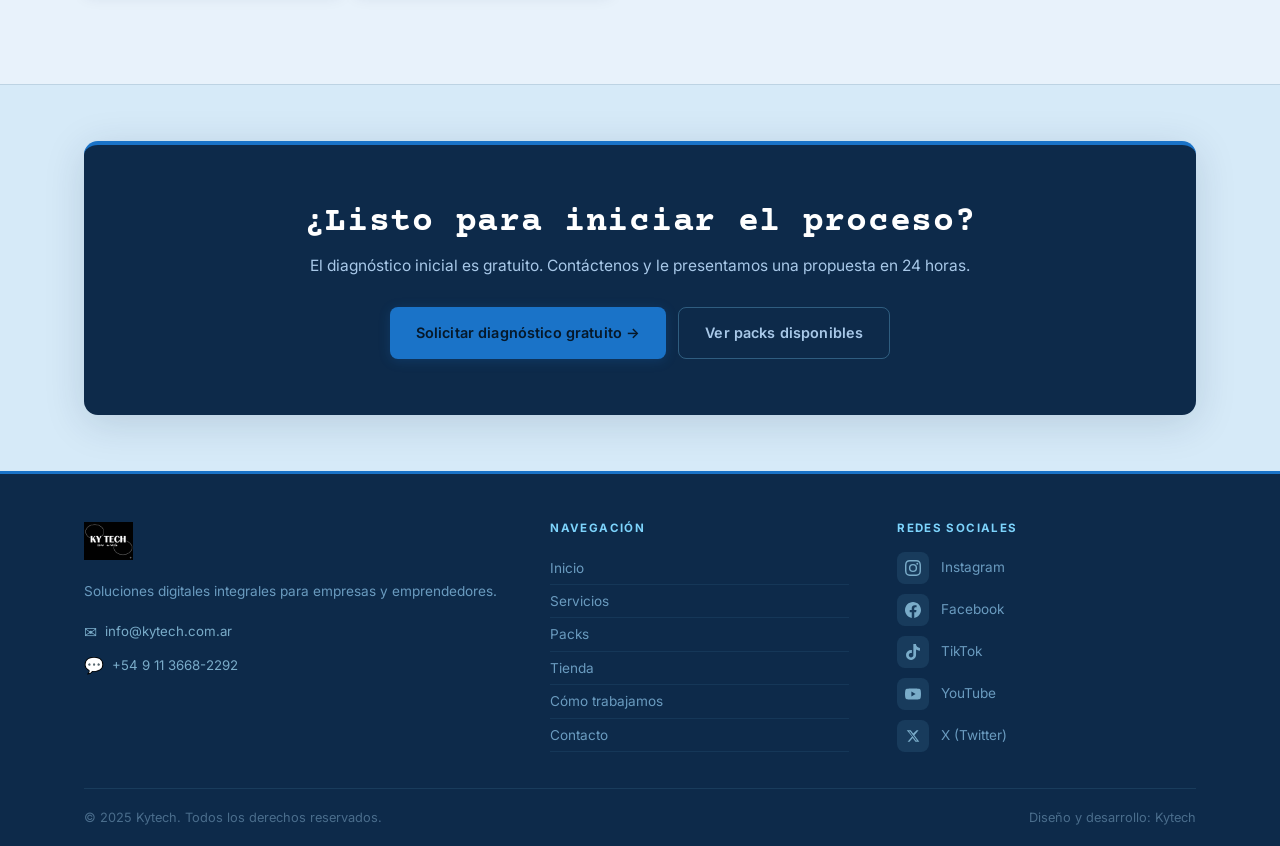
==== commit 7dbf87aa: "Add files via upload" ====
--- a/como.html
+++ b/como.html
@@ -330,15 +330,79 @@
   mobileMenu.querySelectorAll('a').forEach(a => a.addEventListener('click', () => mobileMenu.classList.remove('open')));
   const obs = new IntersectionObserver(entries => entries.forEach(e => { if(e.isIntersecting){ e.target.classList.add('visible'); obs.unobserve(e.target); } }), { threshold: 0.1 });
   document.querySelectorAll('.fade-in').forEach(f => obs.observe(f));
+
+  // WhatsApp menu
+  function toggleWaMenu(e) {
+    e.stopPropagation();
+    const menu = document.getElementById('waMenu');
+    menu.classList.toggle('open');
+  }
+  document.addEventListener('click', function(e) {
+    const wrapper = document.getElementById('waWrapper');
+    if (wrapper && !wrapper.contains(e.target)) {
+      document.getElementById('waMenu').classList.remove('open');
+    }
+  });
+
 </script>
-<a href="https://wa.me/5491136682292?text=Hola%2C%20necesito%20ayuda" target="_blank" class="wa-float" aria-label="Contactar por WhatsApp">
-  <div class="wa-float-icon">
-    <svg viewBox="0 0 24 24" xmlns="http://www.w3.org/2000/svg"><path d="M17.472 14.382c-.297-.149-1.758-.867-2.03-.967-.273-.099-.471-.148-.67.15-.197.297-.767.966-.94 1.164-.173.199-.347.223-.644.075-.297-.15-1.255-.463-2.39-1.475-.883-.788-1.48-1.761-1.653-2.059-.173-.297-.018-.458.13-.606.134-.133.298-.347.446-.52.149-.174.198-.298.298-.497.099-.198.05-.371-.025-.52-.075-.149-.669-1.612-.916-2.207-.242-.579-.487-.5-.669-.51-.173-.008-.371-.01-.57-.01-.198 0-.52.074-.792.372-.272.297-1.04 1.016-1.04 2.479 0 1.462 1.065 2.875 1.213 3.074.149.198 2.096 3.2 5.077 4.487.709.306 1.262.489 1.694.625.712.227 1.36.195 1.871.118.571-.085 1.758-.719 2.006-1.413.248-.694.248-1.289.173-1.413-.074-.124-.272-.198-.57-.347m-5.421 7.403h-.004a9.87 9.87 0 01-5.031-1.378l-.361-.214-3.741.982.998-3.648-.235-.374a9.86 9.86 0 01-1.51-5.26c.001-5.45 4.436-9.884 9.888-9.884 2.64 0 5.122 1.03 6.988 2.898a9.825 9.825 0 012.893 6.994c-.003 5.45-4.437 9.884-9.885 9.884m8.413-18.297A11.815 11.815 0 0012.05 0C5.495 0 .16 5.335.157 11.892c0 2.096.547 4.142 1.588 5.945L.057 24l6.305-1.654a11.882 11.882 0 005.683 1.448h.005c6.554 0 11.89-5.335 11.893-11.893a11.821 11.821 0 00-3.48-8.413z"/></svg>
-  </div>
-  <div class="wa-float-text">
-    <span class="wa-top">¿Necesitas ayuda?</span>
-    <span class="wa-bottom">Contáctanos</span>
-  </div>
-</a>
+<!-- WhatsApp flotante con menú de opciones -->
+<div class="wa-wrapper" id="waWrapper">
+
+  <!-- Menú de opciones -->
+  <div class="wa-menu" id="waMenu">
+    <div class="wa-menu-header">
+      <span>¿En qué podemos ayudarle?</span>
+      <button class="wa-close" onclick="toggleWaMenu(event)">✕</button>
+    </div>
+    <a class="wa-option" href="https://wa.me/5491136682292?text=Hola%2C%20me%20interesa%20iniciar%20mi%20negocio%20digital%20desde%20cero.%20%C2%BFPodr%C3%ADan%20asesorarme%3F" target="_blank">
+      <span class="wa-opt-icon">🚀</span>
+      <div>
+        <strong>Quiero iniciar mi negocio digital</strong>
+        <small>Consulta sobre servicios y packs</small>
+      </div>
+    </a>
+    <a class="wa-option" href="https://wa.me/5491136682292?text=Hola%2C%20estoy%20interesado%20en%20adquirir%20un%20iPhone.%20%C2%BFQu%C3%A9%20equipos%20tienen%20disponibles%3F" target="_blank">
+      <span class="wa-opt-icon">📱</span>
+      <div>
+        <strong>Consulta sobre iPhones</strong>
+        <small>Stock, precios y especificaciones</small>
+      </div>
+    </a>
+    <a class="wa-option" href="https://wa.me/5491136682292?text=Hola%2C%20quisiera%20obtener%20un%20diagn%C3%B3stico%20digital%20gratuito%20para%20mi%20empresa." target="_blank">
+      <span class="wa-opt-icon">🔍</span>
+      <div>
+        <strong>Solicitar diagnóstico gratuito</strong>
+        <small>Evaluación de su presencia digital</small>
+      </div>
+    </a>
+    <a class="wa-option" href="https://wa.me/5491136682292?text=Hola%2C%20ya%20soy%20cliente%20de%20Kytech%20y%20necesito%20soporte%20t%C3%A9cnico." target="_blank">
+      <span class="wa-opt-icon">🛠️</span>
+      <div>
+        <strong>Soporte técnico</strong>
+        <small>Asistencia para clientes actuales</small>
+      </div>
+    </a>
+    <a class="wa-option" href="https://wa.me/5491136682292?text=Hola%2C%20tengo%20una%20consulta%20general%20sobre%20los%20servicios%20de%20Kytech." target="_blank">
+      <span class="wa-opt-icon">💬</span>
+      <div>
+        <strong>Consulta general</strong>
+        <small>Otra consulta o información</small>
+      </div>
+    </a>
+  </div>
+
+  <!-- Botón flotante -->
+  <button class="wa-float" onclick="toggleWaMenu(event)" aria-label="Contactar por WhatsApp">
+    <div class="wa-float-icon">
+      <svg viewBox="0 0 24 24" xmlns="http://www.w3.org/2000/svg"><path d="M17.472 14.382c-.297-.149-1.758-.867-2.03-.967-.273-.099-.471-.148-.67.15-.197.297-.767.966-.94 1.164-.173.199-.347.223-.644.075-.297-.15-1.255-.463-2.39-1.475-.883-.788-1.48-1.761-1.653-2.059-.173-.297-.018-.458.13-.606.134-.133.298-.347.446-.52.149-.174.198-.298.298-.497.099-.198.05-.371-.025-.52-.075-.149-.669-1.612-.916-2.207-.242-.579-.487-.5-.669-.51-.173-.008-.371-.01-.57-.01-.198 0-.52.074-.792.372-.272.297-1.04 1.016-1.04 2.479 0 1.462 1.065 2.875 1.213 3.074.149.198 2.096 3.2 5.077 4.487.709.306 1.262.489 1.694.625.712.227 1.36.195 1.871.118.571-.085 1.758-.719 2.006-1.413.248-.694.248-1.289.173-1.413-.074-.124-.272-.198-.57-.347m-5.421 7.403h-.004a9.87 9.87 0 01-5.031-1.378l-.361-.214-3.741.982.998-3.648-.235-.374a9.86 9.86 0 01-1.51-5.26c.001-5.45 4.436-9.884 9.888-9.884 2.64 0 5.122 1.03 6.988 2.898a9.825 9.825 0 012.893 6.994c-.003 5.45-4.437 9.884-9.885 9.884m8.413-18.297A11.815 11.815 0 0012.05 0C5.495 0 .16 5.335.157 11.892c0 2.096.547 4.142 1.588 5.945L.057 24l6.305-1.654a11.882 11.882 0 005.683 1.448h.005c6.554 0 11.89-5.335 11.893-11.893a11.821 11.821 0 00-3.48-8.413z"/></svg>
+    </div>
+    <div class="wa-float-text">
+      <span class="wa-top">¿Necesita ayuda?</span>
+      <span class="wa-bottom">Contáctenos</span>
+    </div>
+  </button>
+
+</div>
+
 </body>
 </html>
--- a/style.css
+++ b/style.css
@@ -168,23 +168,89 @@
 /* logo in nav no longer shown - logo is in full-width banner */
 .logo-img { display: none; }
 
-/* ── WHATSAPP FLOTANTE ── */
-.wa-float {
+/* ── WHATSAPP FLOTANTE CON MENÚ ── */
+.wa-wrapper {
   position: fixed;
   bottom: 28px; right: 28px;
   z-index: 999;
-  display: flex; align-items: center; gap: 12px;
+  display: flex; flex-direction: column; align-items: flex-end;
+  gap: 12px;
+}
+
+/* Menú desplegable */
+.wa-menu {
+  background: #fff;
+  border-radius: 16px;
+  box-shadow: 0 8px 40px rgba(0,0,0,.18);
+  width: 300px;
+  overflow: hidden;
+  display: none;
+  flex-direction: column;
+  transform: translateY(10px);
+  opacity: 0;
+  transition: transform .25s ease, opacity .25s ease;
+  border: 1px solid rgba(0,0,0,.08);
+}
+.wa-menu.open {
+  display: flex;
+  transform: translateY(0);
+  opacity: 1;
+}
+.wa-menu-header {
+  display: flex; justify-content: space-between; align-items: center;
+  padding: 14px 16px;
   background: #25d366;
   color: #fff;
-  text-decoration: none;
+  font-family: var(--font-body);
+  font-size: .88rem; font-weight: 700;
+}
+.wa-close {
+  background: none; border: none; color: #fff;
+  font-size: 1rem; cursor: pointer; line-height: 1;
+  opacity: .8; transition: opacity .2s;
+  padding: 0;
+}
+.wa-close:hover { opacity: 1; }
+
+.wa-option {
+  display: flex; align-items: center; gap: 14px;
+  padding: 13px 16px;
+  text-decoration: none; color: #1a3a5c;
+  border-bottom: 1px solid #f0f0f0;
+  transition: background .18s;
+  font-family: var(--font-body);
+}
+.wa-option:last-child { border-bottom: none; }
+.wa-option:hover { background: #f0faf4; }
+.wa-opt-icon {
+  font-size: 1.4rem; flex-shrink: 0;
+  width: 36px; height: 36px;
+  display: flex; align-items: center; justify-content: center;
+  background: #f0faf4; border-radius: 10px;
+}
+.wa-option strong {
+  display: block; font-size: .86rem; font-weight: 700;
+  color: #0d2a4a; line-height: 1.3;
+}
+.wa-option small {
+  display: block; font-size: .76rem; color: #6a9bbf;
+  margin-top: 2px;
+}
+
+/* Botón principal */
+.wa-float {
+  display: inline-flex;
+  align-items: center;
+  gap: 12px;
+  background: #25d366;
+  color: #fff;
+  border: none;
   padding: 12px 20px 12px 14px;
   border-radius: 50px;
   box-shadow: 0 4px 20px rgba(37,211,102,.45);
   font-family: var(--font-body);
-  font-size: .85rem;
-  font-weight: 600;
+  cursor: pointer;
   transition: transform .2s, box-shadow .2s;
-  max-width: 260px;
 }
 .wa-float:hover {
   transform: translateY(-3px);
@@ -196,7 +262,6 @@
   display: flex; align-items: center; justify-content: center;
 }
 .wa-float-icon svg { width: 36px; height: 36px; fill: #fff; }
-.wa-float-text {}
 .wa-float-text .wa-top {
   font-size: .75rem; font-weight: 400;
   opacity: .9; display: block; line-height: 1.2;
